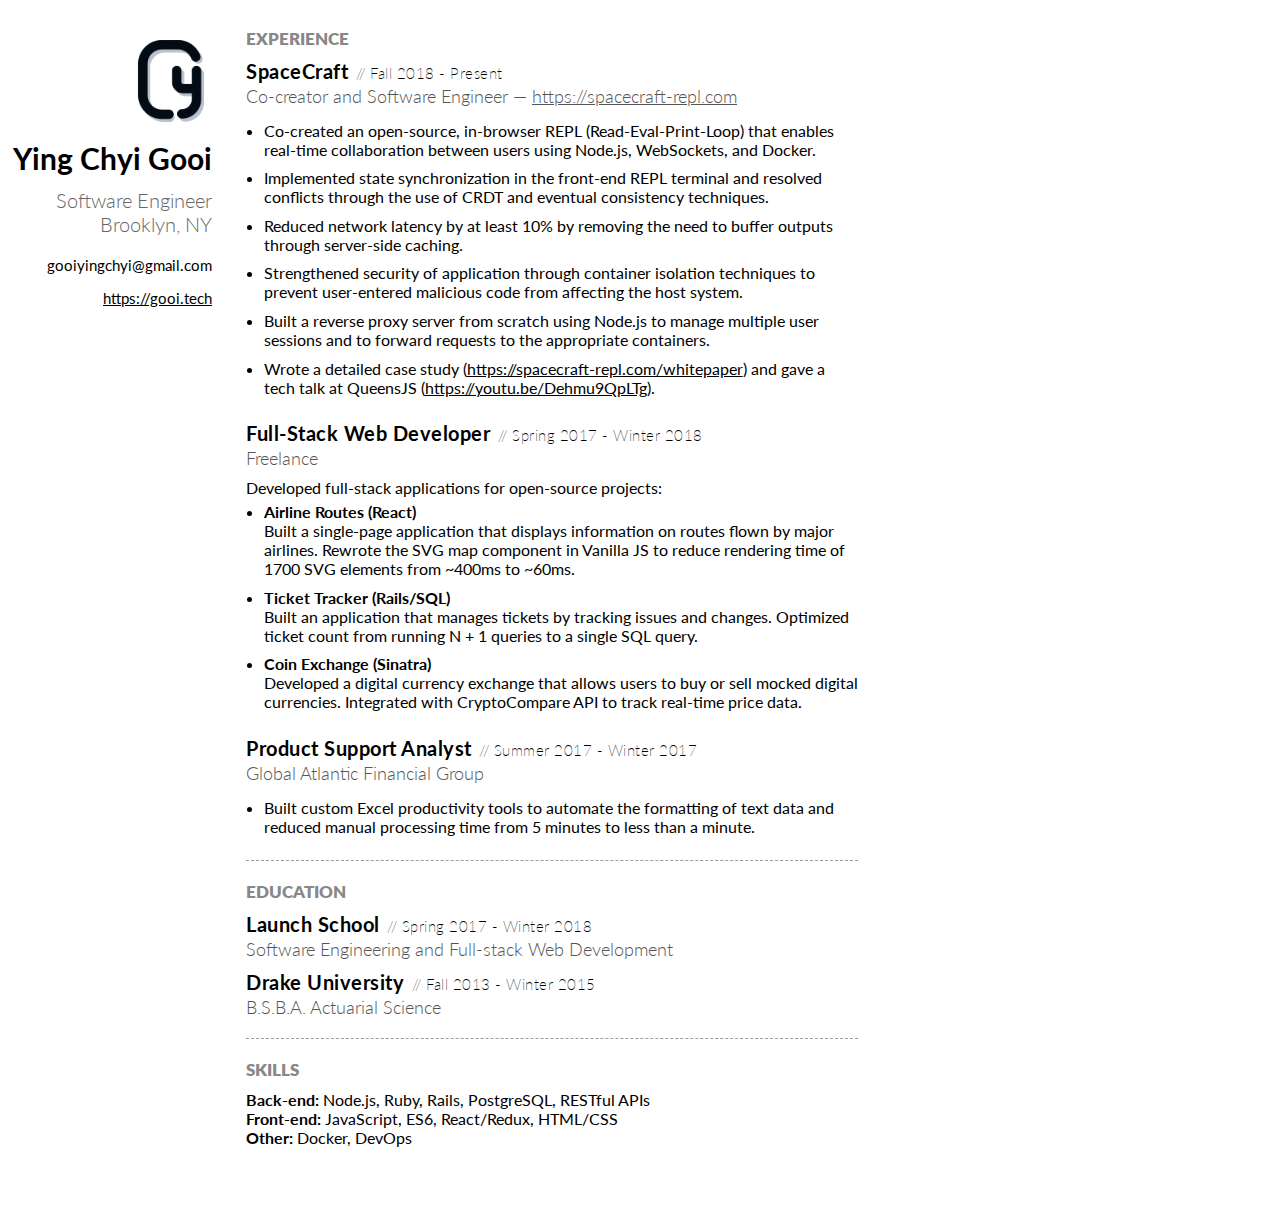
==== resume/yingchyigooi.html @ 2c1b313a "add resume html css files to folder, update resume" ====
<!DOCTYPE html>
<html lang="en">
     
  <head>
    <meta charset="utf-8">
    <title>Developer Resume</title>
    <link href="main.css" rel="stylesheet">
    <link href="https://fonts.googleapis.com/css?family=Lato:300,400,800" rel="stylesheet">
  </head>

  <body>
    <div class='info'>
      <img src="logo.png"/>
      
      <h1>Ying Chyi Gooi</h1>
      
      <ul>
        <li class='title'>Software Engineer<br>Brooklyn, NY</li>
        <li>gooiyingchyi@gmail.com</li>
        <li><a href="https://gooi.tech">https://gooi.tech</a></li>
      </ul>
    </div>
    
    <div class='content'>
      <div>
        <h2>EXPERIENCE</h2>
        <h3>SpaceCraft<span>Fall 2018 - Present</span></h3>
        <p class='subtitle'>Co-creator and Software Engineer &mdash; <a class="link" href="https://spacecraft-repl.com">https://spacecraft-repl.com</a></p>
        <ul>
          <li>
            Co-created an open-source, in-browser REPL (Read-Eval-Print-Loop) that enables real-time collaboration between users using Node.js, WebSockets, and Docker.
          </li>
          <li>
            Implemented state synchronization in the front-end REPL terminal and resolved conflicts through the use of CRDT and eventual consistency techniques.
          </li>
          <li>
            Reduced network latency by at least 10% by removing the need to buffer outputs through server-side caching.
          </li>          
          <li>
            Strengthened security of application through container isolation techniques to prevent user-entered malicious code from affecting the host system.
          </li>
          <li>
            Built a reverse proxy server from scratch using Node.js to manage multiple user sessions and to forward requests to the appropriate containers.
          </li>
          <li>Wrote a detailed case study (<a href="https://spacecraft-repl.com/whitepaper">https://spacecraft-repl.com/whitepaper</a>) and gave a tech talk at QueensJS (<a href="https://youtu.be/Dehmu9QpLTg">https://youtu.be/Dehmu9QpLTg</a>).</li>
        </ul>
        
        <h3>Full-Stack Web Developer<span>Spring 2017 - Winter 2018</span></h3>
        <p class='subtitle'>Freelance</p>
        <p>Developed full-stack applications for open-source projects:</p>
        <ul>
          <li>
            <strong>Airline Routes (React)</strong><br/> Built a single-page application that displays information on routes flown by major airlines. Rewrote the SVG map component in Vanilla JS to reduce rendering time of 1700 SVG elements from ~400ms to ~60ms.
            </li>
          <li>
            <strong>Ticket Tracker (Rails/SQL)</strong><br/>
            Built an application that manages tickets by tracking issues and changes. Optimized ticket count from running N + 1 queries to a single SQL query.
          </li>
          <li>
            <strong>Coin Exchange (Sinatra)</strong><br/>
            Developed a digital currency exchange that allows users to buy or sell mocked digital currencies. Integrated with CryptoCompare API to track real-time price data.
          </li>
        </ul>
        
        <h3>Product Support Analyst<span>Summer 2017 - Winter 2017</span></h3>
        <p class='subtitle'>Global Atlantic Financial Group</p>
        <ul>
          <li>Built custom Excel productivity tools to automate the formatting of text data and reduced manual processing time from 5 minutes to less than a minute.</li>
        </ul>
      </div>        
      
      <div class="education">
        <h2>EDUCATION</h2>
        <h3>Launch School<span>Spring 2017 - Winter 2018</span></h3>
        <p class='subtitle'>Software Engineering and Full-stack Web Development</p>

        <h3>Drake University<span>Fall 2013 - Winter 2015</span></h3>
        <p class='subtitle'>B.S.B.A. Actuarial Science</p>
      </div>
      
      <div class="skills borderless">
        <h2>SKILLS</h2>
        <p><strong>Back-end:</strong> Node.js, Ruby, Rails, PostgreSQL, RESTful APIs</p>
        <p><strong>Front-end:</strong> JavaScript, ES6, React/Redux, HTML/CSS</p>
        <p><strong>Other:</strong> Docker, DevOps</p>
      </div>
    </div>
  </body>
  
</html>
---- resume/main.css ----
body {
  padding: 0;
  width: 850px;
  height: 1200px;
  font-family: 'Lato', sans-serif;
  background-color: white;
}

p {
  margin: 0;
}

ul {
  list-style: none;
  padding: 0;
  margin: 0;
}

.squeeze {
  letter-spacing: -.2px;
}

/*======
  INFO
======*/

div.info {
  display: inline-block;
  padding-top: 2em;
  width: 24%;
  text-align: right;
}

.info h1 {
  font-size: 30px;
  margin-top: 0.5em;
  margin-bottom: .4em;
}

.info li {
  font-size: 15px;
  padding-bottom: 1em;
}

.info .title {
  font-size: 20px;
  color: #666;
  font-weight: 300;
}

.info img {
  width: 40%;
}

.to p {
  font-size: 14px;
  text-align: right;
  line-height: 1.5em;
}

.from li {
  font-size: 14px;
}

.space {
  height: 500px;
}

a {
  color: inherit;
  text-decoration: underline;
}

/*===============
     CONTENT
===============*/
.content ul {
  margin-left: 1.1em;
}

.content h2 {
  margin: 0;
  font-size: 17px;
  font-weight: 800;
  color: #888;
}

div.content {
  margin: 0;
  padding: 0;
  vertical-align: top;
  float: right;
  width: 72%;
}

.content h3:first-of-type {
  margin-top: 0.5em;
}

.content h3 {
  font-size: 20px;
  margin-top: 1em;
  margin-bottom: 0;
  letter-spacing: .5px;
}

p.subtitle {
  padding: .1em 0 .5em 0;
  font-size: 18px;
  font-weight: 300;
  color: #555;
}

.projects p.subtitle {
  padding: .1em 0 0 0;
}

.content li {
  padding: .3em 0;
  font-size: 16px;
  list-style: disc;
}

.content span {
  display: inline-block;
  padding-left: .5em;
  font-size: 15px;
  font-weight: 200;
}

.content span:before {
  content: '// ';
}

.content div {
  padding: 20px 0;
  border-bottom: 1.5px dashed #9B9B9B;
}

div.borderless {
  border: none;
}

.projects span {
  font-size: 0.8em;
  color: #727171;
}

.projects span:before {
  content: '';
}

.education .subtitle {
  padding-bottom: 0;
  margin-bottom: 0;
}

.education h3 {
  margin-top: 10px;
}

.skills h2 {
  margin-bottom: 10px;
}

.link {
  text-decoration: underline;
  font-weight: inherit;
}
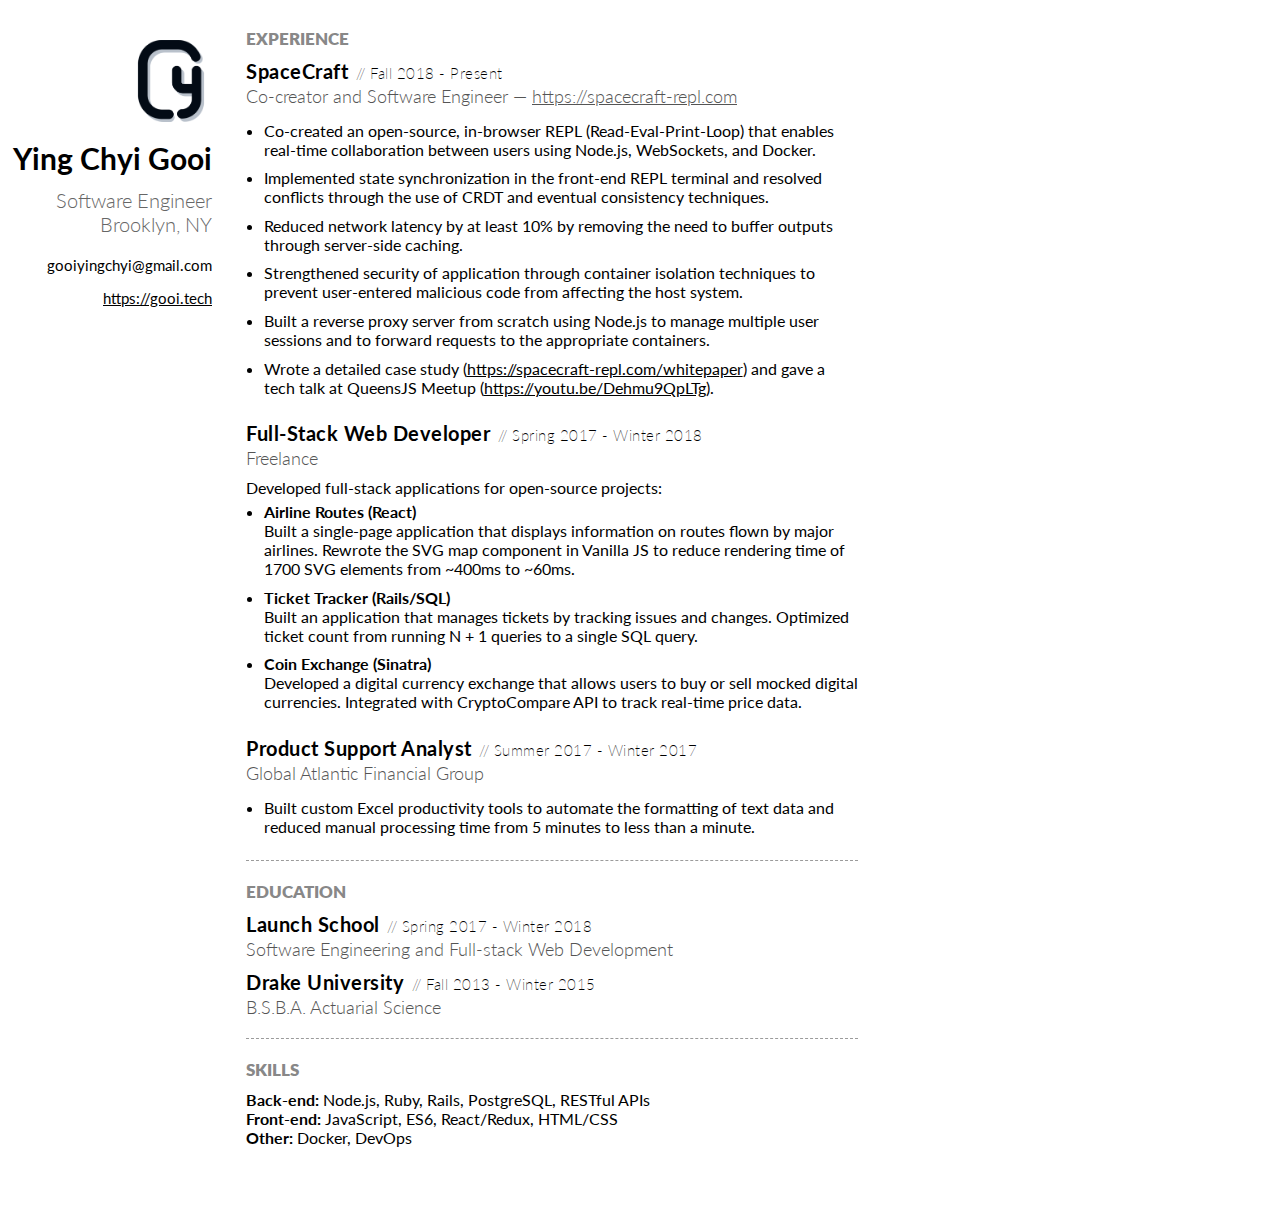
==== commit 1d4adc09: "rename QueensJS to QueensJS Meetup" ====
--- a/resume/yingchyigooi.html
+++ b/resume/yingchyigooi.html
@@ -42,7 +42,7 @@
           <li>
             Built a reverse proxy server from scratch using Node.js to manage multiple user sessions and to forward requests to the appropriate containers.
           </li>
-          <li>Wrote a detailed case study (<a href="https://spacecraft-repl.com/whitepaper">https://spacecraft-repl.com/whitepaper</a>) and gave a tech talk at QueensJS (<a href="https://youtu.be/Dehmu9QpLTg">https://youtu.be/Dehmu9QpLTg</a>).</li>
+          <li>Wrote a detailed case study (<a href="https://spacecraft-repl.com/whitepaper">https://spacecraft-repl.com/whitepaper</a>) and gave a tech talk at QueensJS Meetup (<a href="https://youtu.be/Dehmu9QpLTg">https://youtu.be/Dehmu9QpLTg</a>).</li>
         </ul>
         
         <h3>Full-Stack Web Developer<span>Spring 2017 - Winter 2018</span></h3>
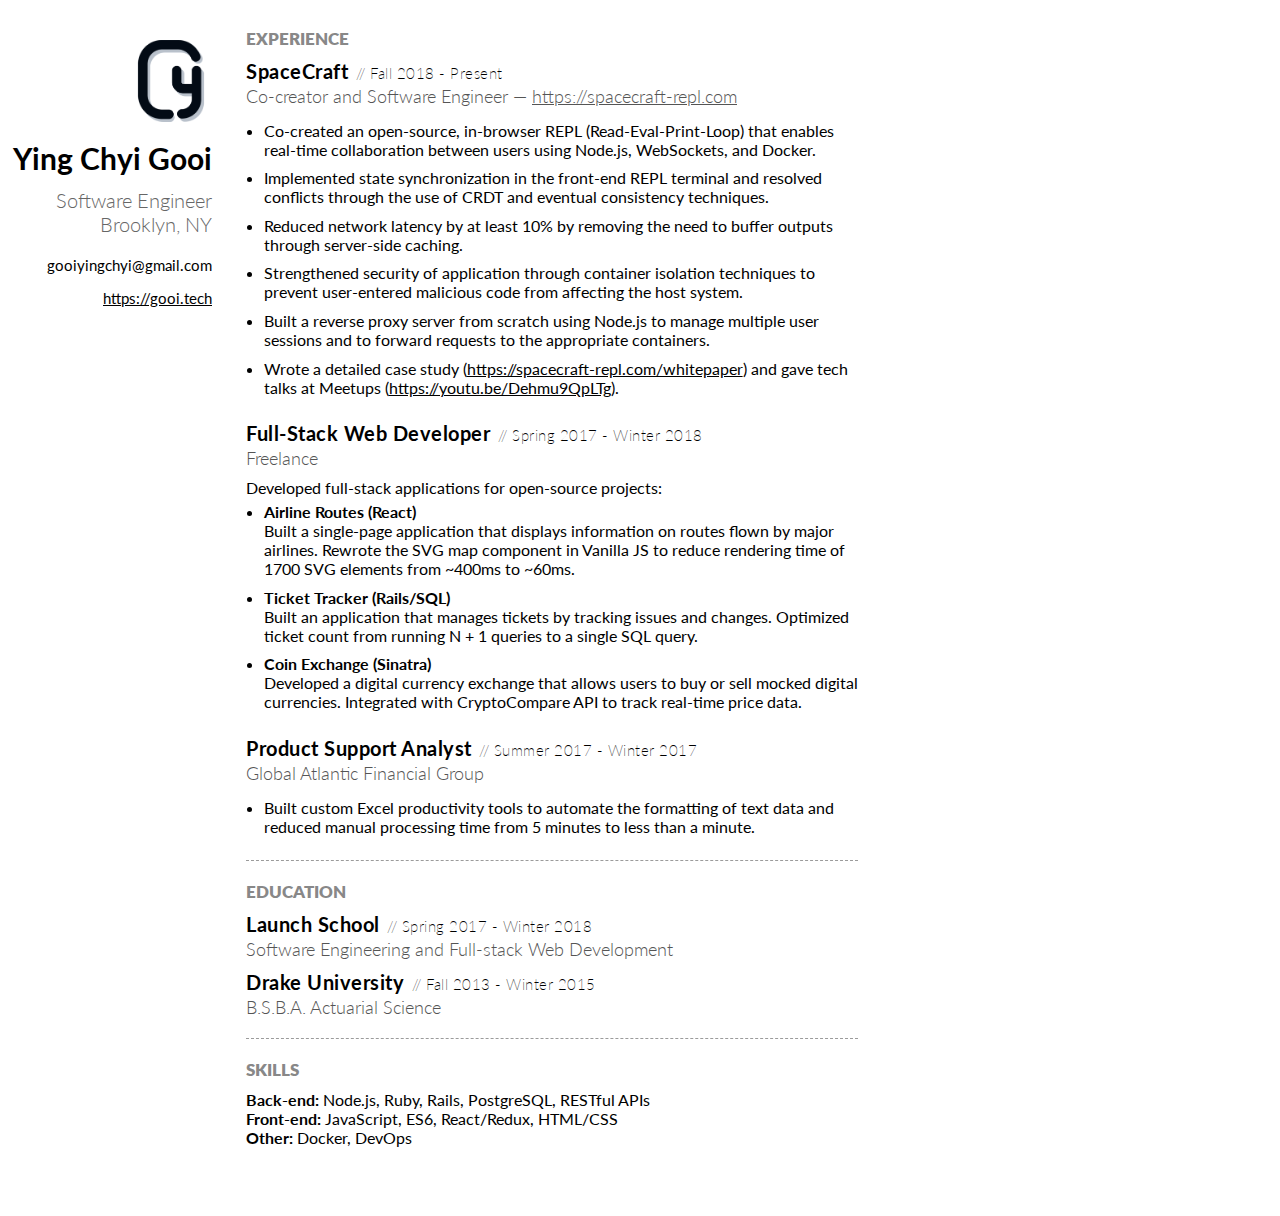
==== commit 8a01e61e: "change sentence to "gave tech talks at Meetups"" ====
--- a/resume/yingchyigooi.html
+++ b/resume/yingchyigooi.html
@@ -42,7 +42,7 @@
           <li>
             Built a reverse proxy server from scratch using Node.js to manage multiple user sessions and to forward requests to the appropriate containers.
           </li>
-          <li>Wrote a detailed case study (<a href="https://spacecraft-repl.com/whitepaper">https://spacecraft-repl.com/whitepaper</a>) and gave a tech talk at QueensJS Meetup (<a href="https://youtu.be/Dehmu9QpLTg">https://youtu.be/Dehmu9QpLTg</a>).</li>
+          <li>Wrote a detailed case study (<a href="https://spacecraft-repl.com/whitepaper">https://spacecraft-repl.com/whitepaper</a>) and gave tech talks at Meetups (<a href="https://youtu.be/Dehmu9QpLTg">https://youtu.be/Dehmu9QpLTg</a>).</li>
         </ul>
         
         <h3>Full-Stack Web Developer<span>Spring 2017 - Winter 2018</span></h3>
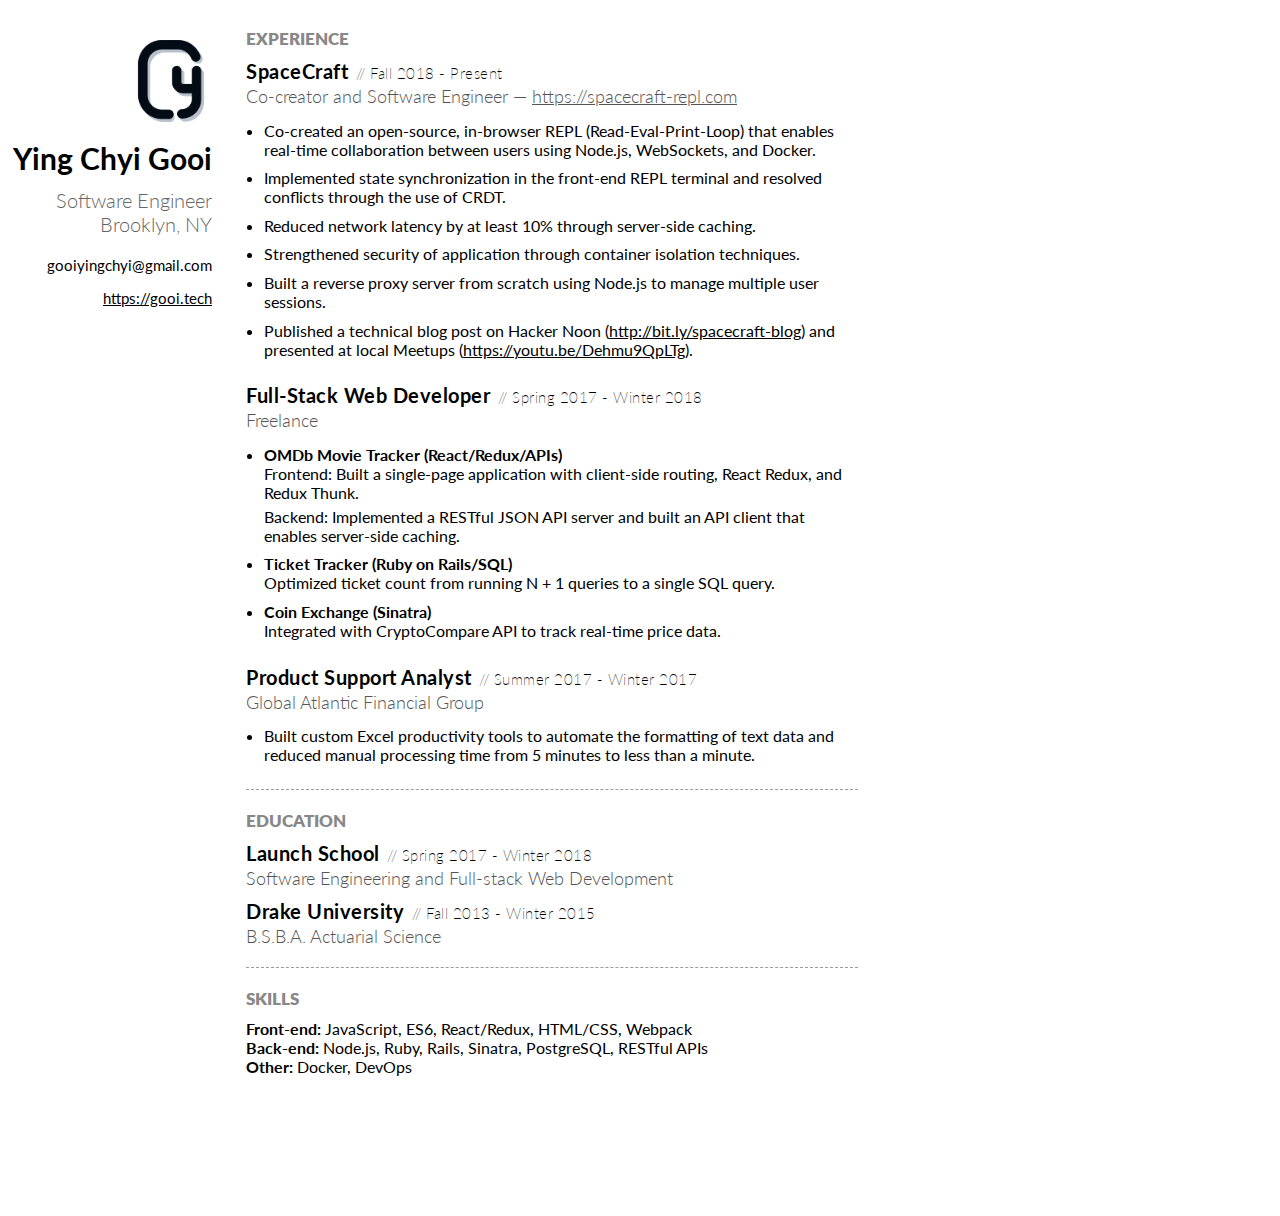
==== commit 34571b5c: "made SpaceCraft section more concise, revise Fullstack experience" ====
--- a/resume/yingchyigooi.html
+++ b/resume/yingchyigooi.html
@@ -31,34 +31,35 @@
             Co-created an open-source, in-browser REPL (Read-Eval-Print-Loop) that enables real-time collaboration between users using Node.js, WebSockets, and Docker.
           </li>
           <li>
-            Implemented state synchronization in the front-end REPL terminal and resolved conflicts through the use of CRDT and eventual consistency techniques.
+            Implemented state synchronization in the front-end REPL terminal and resolved conflicts through the use of CRDT.
           </li>
           <li>
-            Reduced network latency by at least 10% by removing the need to buffer outputs through server-side caching.
-          </li>          
-          <li>
-            Strengthened security of application through container isolation techniques to prevent user-entered malicious code from affecting the host system.
+            Reduced network latency by at least 10% through server-side caching.
           </li>
           <li>
-            Built a reverse proxy server from scratch using Node.js to manage multiple user sessions and to forward requests to the appropriate containers.
+            Strengthened security of application through container isolation techniques.
           </li>
-          <li>Wrote a detailed case study (<a href="https://spacecraft-repl.com/whitepaper">https://spacecraft-repl.com/whitepaper</a>) and gave tech talks at Meetups (<a href="https://youtu.be/Dehmu9QpLTg">https://youtu.be/Dehmu9QpLTg</a>).</li>
+          <li>
+            Built a reverse proxy server from scratch using Node.js to manage multiple user sessions.
+          </li>
+          <li>Published a technical blog post on Hacker Noon (<a href="http://bit.ly/spacecraft-blog">http://bit.ly/spacecraft-blog</a>) and presented at local Meetups (<a href="https://youtu.be/Dehmu9QpLTg">https://youtu.be/Dehmu9QpLTg</a>).</li>
         </ul>
         
         <h3>Full-Stack Web Developer<span>Spring 2017 - Winter 2018</span></h3>
         <p class='subtitle'>Freelance</p>
-        <p>Developed full-stack applications for open-source projects:</p>
         <ul>
           <li>
-            <strong>Airline Routes (React)</strong><br/> Built a single-page application that displays information on routes flown by major airlines. Rewrote the SVG map component in Vanilla JS to reduce rendering time of 1700 SVG elements from ~400ms to ~60ms.
-            </li>
+            <strong>OMDb Movie Tracker (React/Redux/APIs)</strong><br/>Frontend: Built a single-page application with client-side routing, React Redux, and Redux Thunk.<br />
+            <p class='spacing'></p>
+            Backend: Implemented a RESTful JSON API server and built an API client that enables server-side caching.
+          </li>
           <li>
-            <strong>Ticket Tracker (Rails/SQL)</strong><br/>
-            Built an application that manages tickets by tracking issues and changes. Optimized ticket count from running N + 1 queries to a single SQL query.
+            <strong>Ticket Tracker (Ruby on Rails/SQL)</strong><br/>
+            Optimized ticket count from running N + 1 queries to a single SQL query.
           </li>
           <li>
             <strong>Coin Exchange (Sinatra)</strong><br/>
-            Developed a digital currency exchange that allows users to buy or sell mocked digital currencies. Integrated with CryptoCompare API to track real-time price data.
+            Integrated with CryptoCompare API to track real-time price data.
           </li>
         </ul>
         
@@ -67,7 +68,7 @@
         <ul>
           <li>Built custom Excel productivity tools to automate the formatting of text data and reduced manual processing time from 5 minutes to less than a minute.</li>
         </ul>
-      </div>        
+      </div>
       
       <div class="education">
         <h2>EDUCATION</h2>
@@ -80,11 +81,11 @@
       
       <div class="skills borderless">
         <h2>SKILLS</h2>
-        <p><strong>Back-end:</strong> Node.js, Ruby, Rails, PostgreSQL, RESTful APIs</p>
-        <p><strong>Front-end:</strong> JavaScript, ES6, React/Redux, HTML/CSS</p>
+        <p><strong>Front-end:</strong> JavaScript, ES6, React/Redux, HTML/CSS, Webpack</p>
+        <p><strong>Back-end:</strong> Node.js, Ruby, Rails, Sinatra, PostgreSQL, RESTful APIs</p>
         <p><strong>Other:</strong> Docker, DevOps</p>
       </div>
     </div>
   </body>
   
-</html>
+</html>--- a/resume/main.css
+++ b/resume/main.css
@@ -18,6 +18,10 @@
 
 .squeeze {
   letter-spacing: -.2px;
+}
+
+p.spacing {
+  height: .3em;
 }
 
 /*======
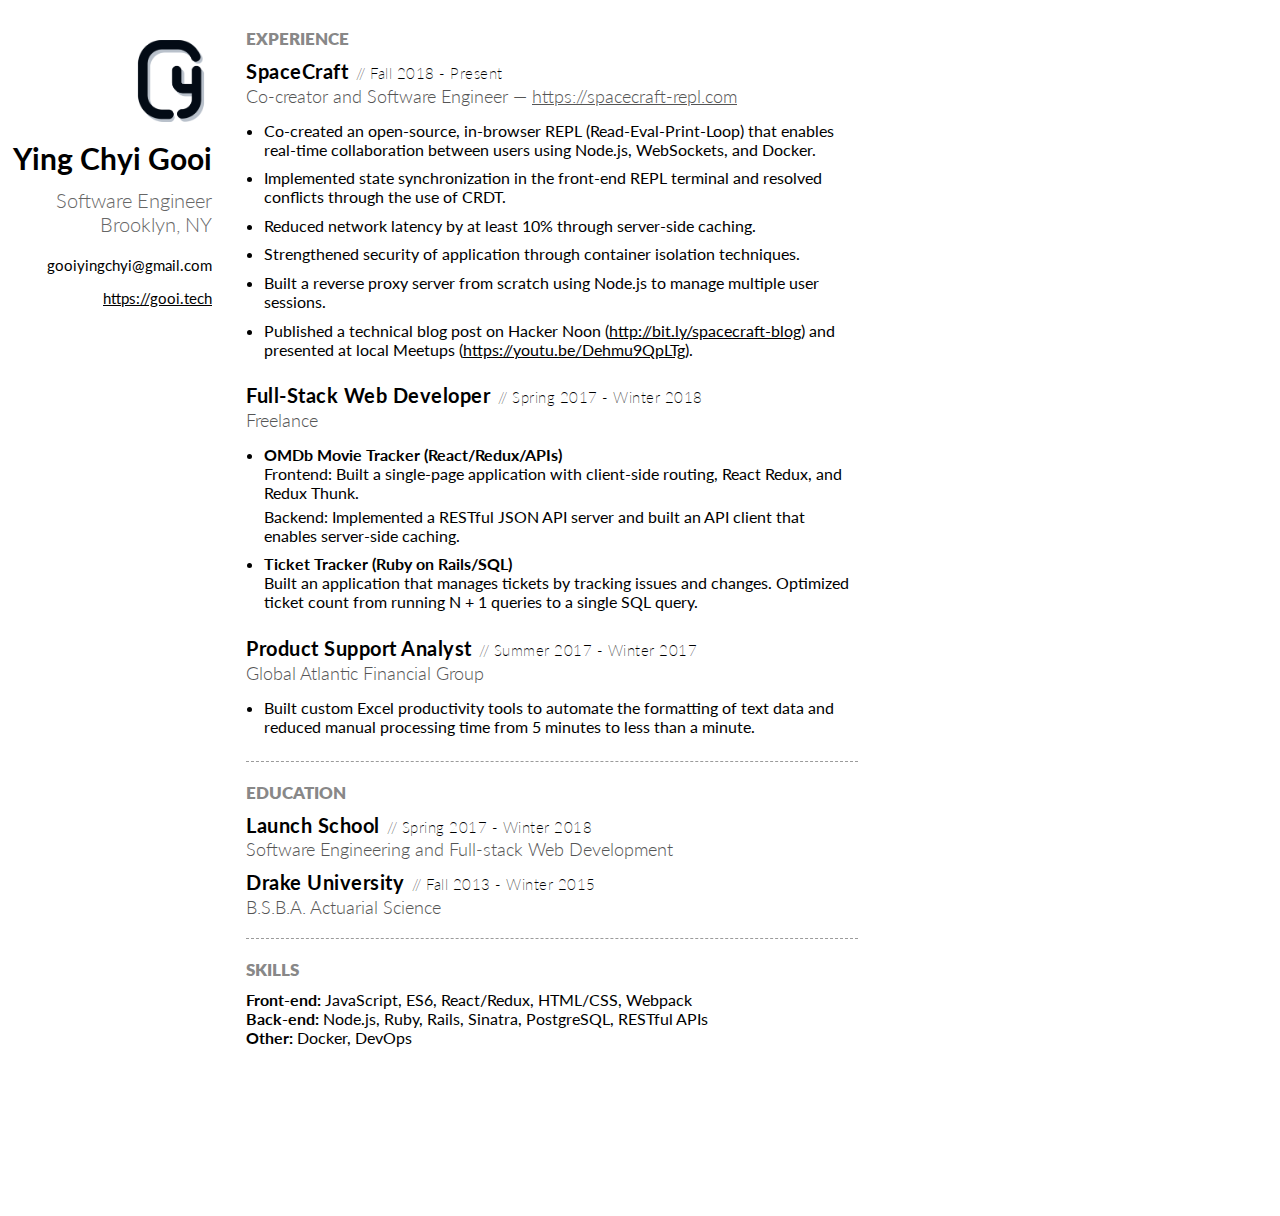
==== commit b71fc859: "remove coin exchange from full stack developer experience" ====
--- a/resume/yingchyigooi.html
+++ b/resume/yingchyigooi.html
@@ -55,11 +55,7 @@
           </li>
           <li>
             <strong>Ticket Tracker (Ruby on Rails/SQL)</strong><br/>
-            Optimized ticket count from running N + 1 queries to a single SQL query.
-          </li>
-          <li>
-            <strong>Coin Exchange (Sinatra)</strong><br/>
-            Integrated with CryptoCompare API to track real-time price data.
+            Built an application that manages tickets by tracking issues and changes. Optimized ticket count from running N + 1 queries to a single SQL query.
           </li>
         </ul>
         
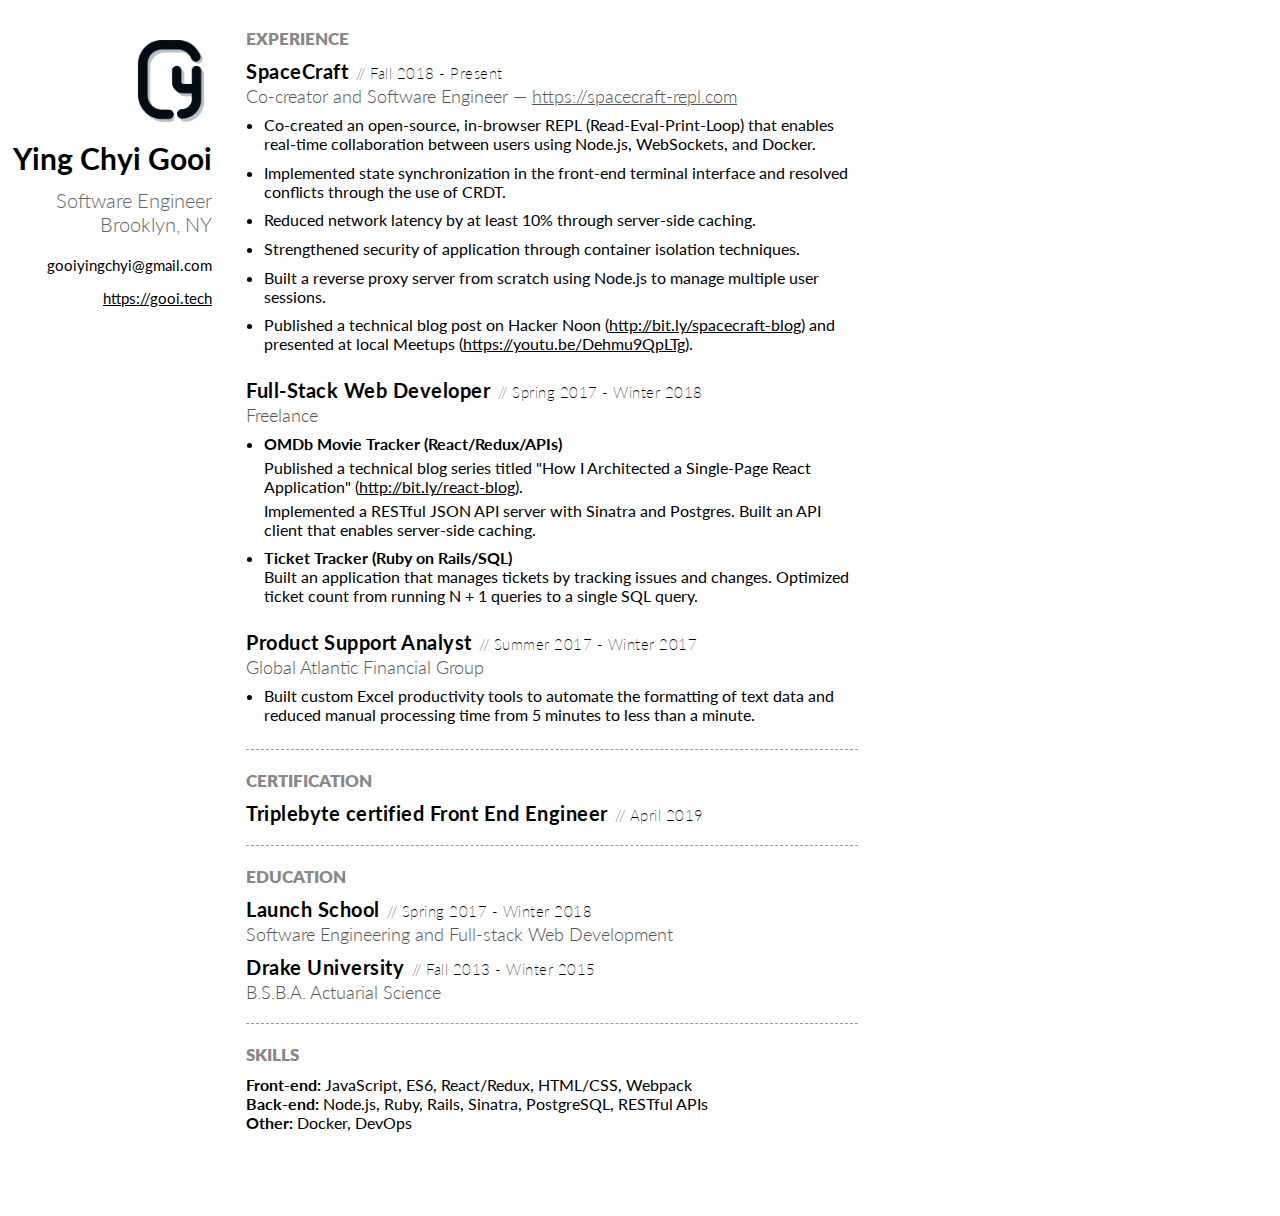
==== commit 7ec96011: "add OMDb tracker as other projects" ====
--- a/resume/yingchyigooi.html
+++ b/resume/yingchyigooi.html
@@ -31,7 +31,7 @@
             Co-created an open-source, in-browser REPL (Read-Eval-Print-Loop) that enables real-time collaboration between users using Node.js, WebSockets, and Docker.
           </li>
           <li>
-            Implemented state synchronization in the front-end REPL terminal and resolved conflicts through the use of CRDT.
+            Implemented state synchronization in the front-end terminal interface and resolved conflicts through the use of CRDT.
           </li>
           <li>
             Reduced network latency by at least 10% through server-side caching.
@@ -49,14 +49,19 @@
         <p class='subtitle'>Freelance</p>
         <ul>
           <li>
-            <strong>OMDb Movie Tracker (React/Redux/APIs)</strong><br/>Frontend: Built a single-page application with client-side routing, React Redux, and Redux Thunk.<br />
+            <strong>OMDb Movie Tracker (React/Redux/APIs)</strong>
+            <br />
             <p class='spacing'></p>
-            Backend: Implemented a RESTful JSON API server and built an API client that enables server-side caching.
+            Published a technical blog series titled "How I Architected a Single-Page React Application" (<a href="http://bit.ly/architect-react">http://bit.ly/react-blog</a>).
+            <p class='spacing'></p>
+            Implemented a RESTful JSON API server with Sinatra and Postgres. Built an API client that enables server-side caching.
+            <br />
           </li>
           <li>
-            <strong>Ticket Tracker (Ruby on Rails/SQL)</strong><br/>
-            Built an application that manages tickets by tracking issues and changes. Optimized ticket count from running N + 1 queries to a single SQL query.
-          </li>
+            <strong>Ticket Tracker (Ruby on Rails/SQL)</strong>
+            <br />
+            Built an application that manages tickets by tracking issues and changes. Optimized ticket count from running N + 1 queries to a single SQL query.          
+          </li>        
         </ul>
         
         <h3>Product Support Analyst<span>Summer 2017 - Winter 2017</span></h3>
@@ -64,6 +69,11 @@
         <ul>
           <li>Built custom Excel productivity tools to automate the formatting of text data and reduced manual processing time from 5 minutes to less than a minute.</li>
         </ul>
+      </div>
+
+      <div class="certification">
+        <h2>CERTIFICATION</h2>
+        <h3>Triplebyte certified Front End Engineer</strong><span>April 2019</span></h3>
       </div>
       
       <div class="education">
--- a/resume/main.css
+++ b/resume/main.css
@@ -109,7 +109,7 @@
 }
 
 p.subtitle {
-  padding: .1em 0 .5em 0;
+  padding: .1em 0 .2em 0;
   font-size: 18px;
   font-weight: 300;
   color: #555;
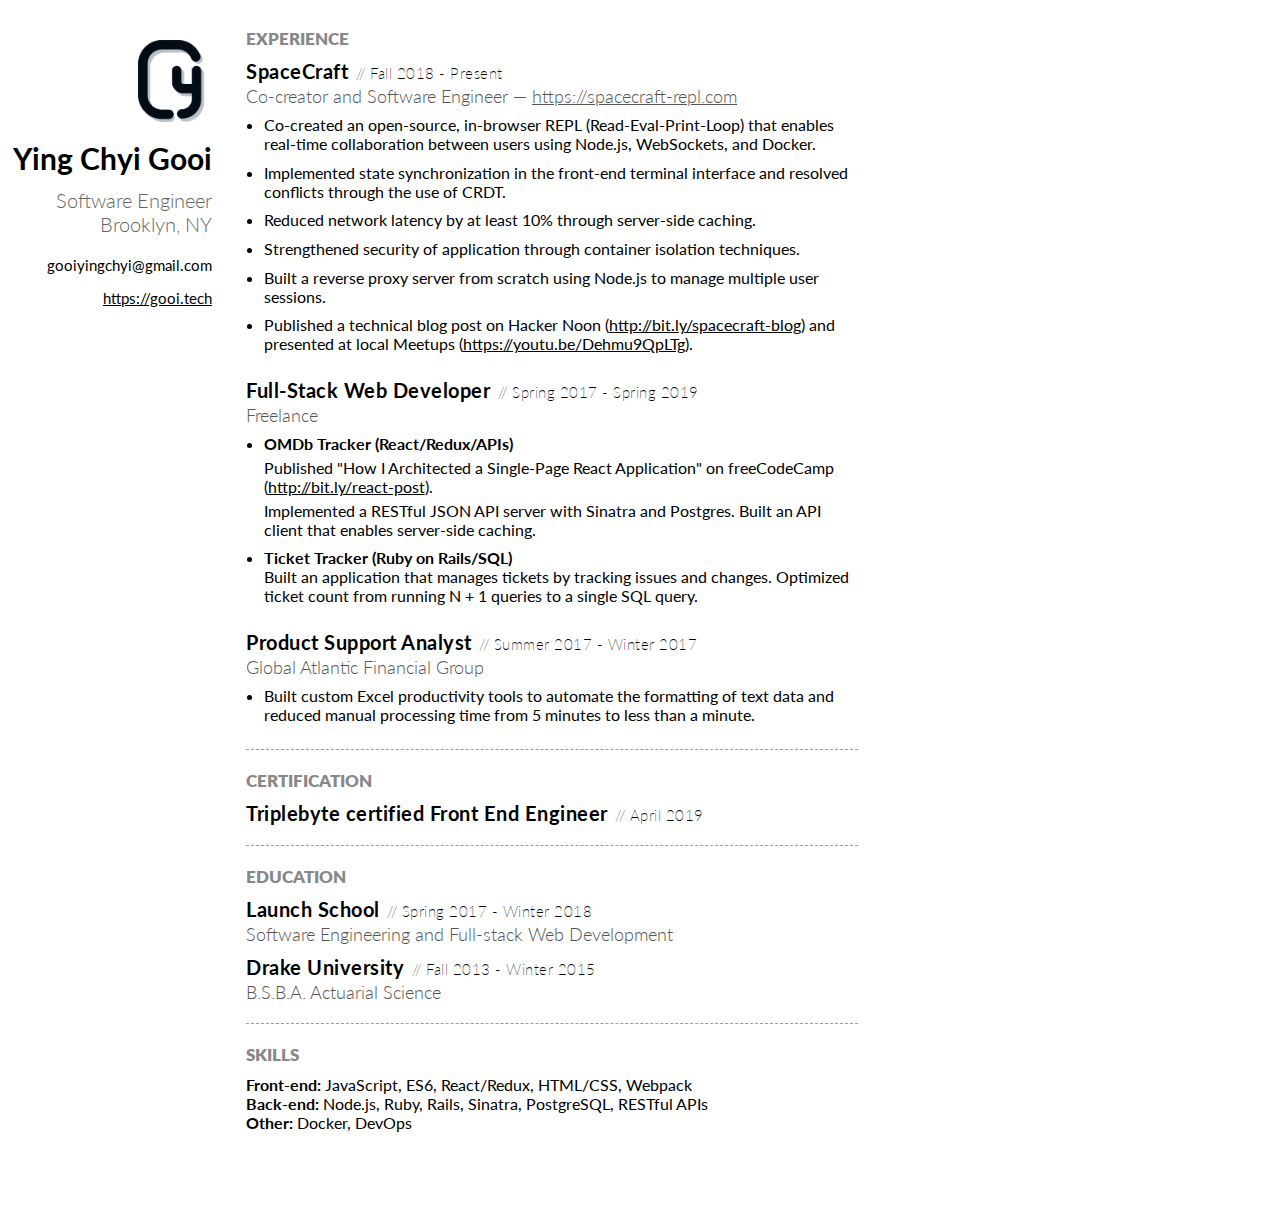
==== commit d08155c9: "update resume" ====
--- a/resume/yingchyigooi.html
+++ b/resume/yingchyigooi.html
@@ -45,14 +45,14 @@
           <li>Published a technical blog post on Hacker Noon (<a href="http://bit.ly/spacecraft-blog">http://bit.ly/spacecraft-blog</a>) and presented at local Meetups (<a href="https://youtu.be/Dehmu9QpLTg">https://youtu.be/Dehmu9QpLTg</a>).</li>
         </ul>
         
-        <h3>Full-Stack Web Developer<span>Spring 2017 - Winter 2018</span></h3>
+        <h3>Full-Stack Web Developer<span>Spring 2017 - Spring 2019</span></h3>
         <p class='subtitle'>Freelance</p>
         <ul>
           <li>
-            <strong>OMDb Movie Tracker (React/Redux/APIs)</strong>
+            <strong>OMDb Tracker (React/Redux/APIs)</strong>
             <br />
             <p class='spacing'></p>
-            Published a technical blog series titled "How I Architected a Single-Page React Application" (<a href="http://bit.ly/architect-react">http://bit.ly/react-blog</a>).
+            Published "How I Architected a Single-Page React Application" on freeCodeCamp (<a href="http://bit.ly/react-post">http://bit.ly/react-post</a>).
             <p class='spacing'></p>
             Implemented a RESTful JSON API server with Sinatra and Postgres. Built an API client that enables server-side caching.
             <br />
